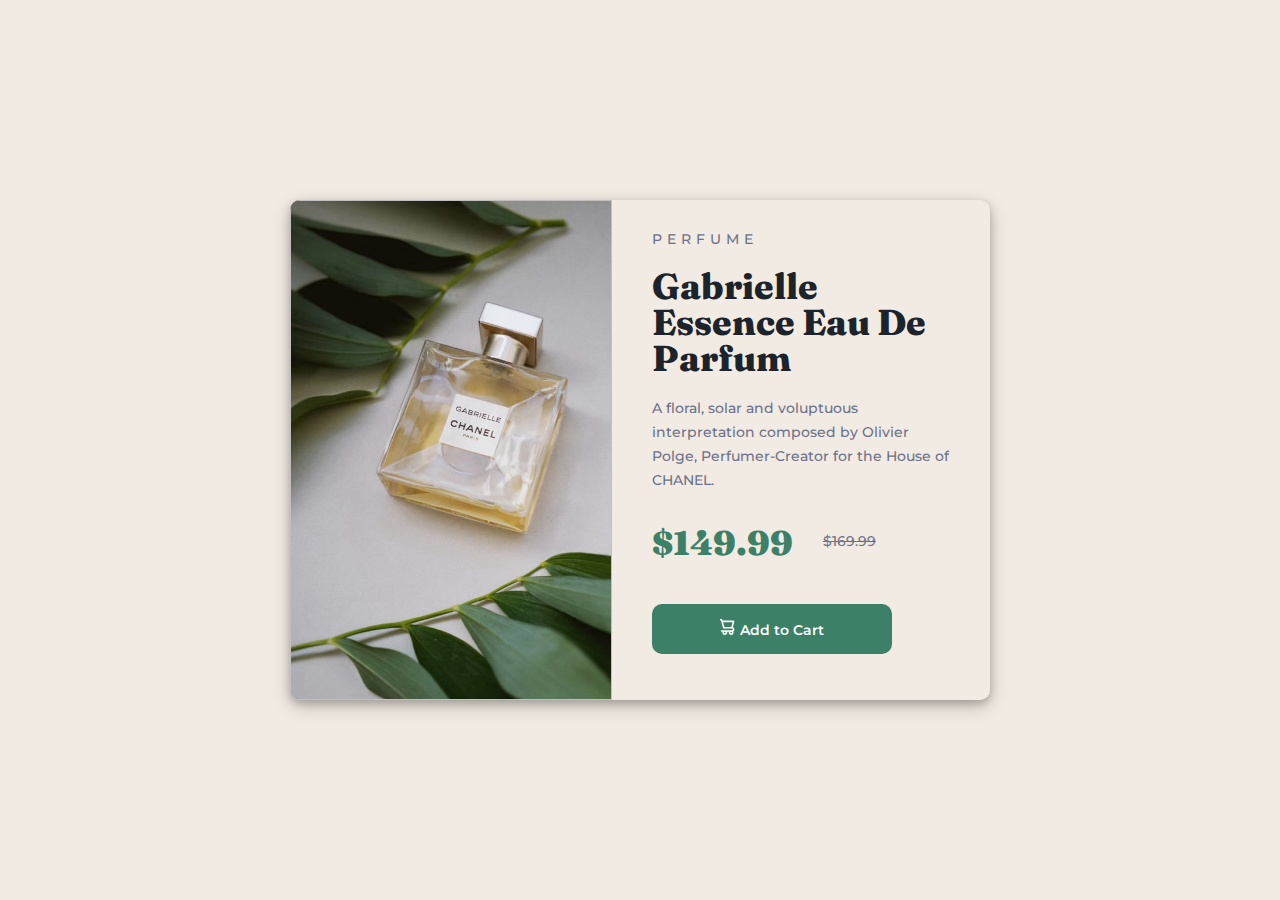
==== index.html @ efa7444b "Added new files" ====
<!DOCTYPE html>
<html lang="en">
<head>
  <meta charset="UTF-8">
  <meta name="viewport" content="width=device-width, initial-scale=1.0"> <!-- displays site properly based on user's device -->

  <link rel="icon" type="image/png" sizes="32x32" href="./images/favicon-32x32.png">
  <link rel="preconnect" href="https://fonts.googleapis.com">
  <link rel="preconnect" href="https://fonts.gstatic.com" crossorigin>
  <link href="https://fonts.googleapis.com/css2?family=Fraunces:opsz,wght@9..144,100;9..144,200;9..144,300;9..144,400;9..144,500;9..144,600;9..144,700;9..144,800;9..144,900&family=Montserrat:wght@100;200;300;400;500;600;700;800&display=swap" rel="stylesheet">
  <link rel="stylesheet" href="src/style.css">
  <link rel="stylesheet" href="src/responsive.css">

  <title>Frontend Mentor | Product preview card component</title>

</head>
<body>
  
  <main class="preview-card">
    <img class="content-img">

    <section>
      <p class="content-tiny-title">PERFUME</p>

      <h1>Gabrielle Essence Eau De Parfum</h1>

      <span class="description">
        A floral, solar and voluptuous interpretation composed by Olivier Polge, 
        Perfumer-Creator for the House of CHANEL.
      </span>

      <div class="price-container">  
        <p class="actual-price">$149.99</p>
        <p class="previous-price">$169.99</p>
      </div>
    
      <button class="btn"><img src="/images/icon-cart.svg" alt="">Add to Cart</button>
    </section>
  </main>
 
</body>
</html>
---- src/style.css ----
* {
    margin: 0;
    padding: 0;
    box-sizing: border-box;
    font-size: 14px;
}

body {
    background-color: hsl(30, 38%, 92%);
    width: 100%;
    height: 100vh;
    display: flex;
    align-items: center;
    justify-content: center;
    padding: 1rem;
}

main {
    display: flex;
    box-shadow: 0 4px 8px 0 rgba(0, 0, 0, 0.2), 0 6px 20px 0 rgba(0, 0, 0, 0.20);
}

section {
    padding: 30px 40px;
    
}

h1 {
    text-align: center;
    line-height: 36px;
    padding-bottom: 20px;
    margin-right: 20px;
    font-size: 36px;
    font-weight: 800;
    font-family: 'Fraunces', serif;
    text-align: left;
    color: hsl(212, 21%, 14%);
}

span {
    font-family: 'Montserrat', sans-serif;
    font-weight: 500;
    line-height: 24px;
    color: hsl(228, 12%, 48%);
    
}


.preview-card {
    background-color: hsl(30, 38%, 92%);
    height: 500px;
    max-width: 700px;
    border-radius: 10px;   
}

.content-tiny-title {
    font-family: 'Montserrat', sans-serif;
    font-size: 14px;
    font-weight: 500;
    padding-bottom: 20px;
    letter-spacing: 5px;
    color: hsl(228, 12%, 48%);
}

.content-img {
    background: url(/images/image-product-desktop.jpg) no-repeat;
    width: 900px;
    background-size: 350px;
    border-radius: 10px 0 0 10px;
}

.price-container {
    font-family: 'Fraunces', serif;
    display: flex;
    margin-top: 30px;
    margin-bottom: 40px;
}

.actual-price {
    color: hsl(158, 36%, 37%);
    font-size: 34px;
    font-weight: 900;
}

.previous-price {
    font-family: 'Montserrat', sans-serif;
    font-weight: 500;
    color: hsl(228, 12%, 48%);
    padding-left: 30px;
    text-decoration: line-through;
    margin-top: 10px;
}

.btn {
    background-color: hsl(158, 36%, 37%);
    border-style: none;
    border-radius: 10px;
    width: 240px;
    height: 50px;
    font-family: 'Montserrat', sans-serif;
    font-weight: 600;
    color: white;
}

.btn:hover {
    filter: brightness(80%);
    cursor: pointer;
    transition: 0.5s;
}

button img {
    padding-right: 5px;
}
---- src/responsive.css ----
@media only screen and (max-width:768px) {
  /* For Mobile */
    main {
    flex-wrap: wrap;
    }
  
    .preview-card {
    height: 700px;
    max-width: 400px; 
    }

    .content-img {
    background: url(/images/image-product-mobile.jpg) no-repeat;
    background-size: 400px;
    height: 280px;
    width: 400px;
    border-radius: 10px 10px 0 0;
    }

    .content-tiny-title {
        margin-top: -20px;
    }

    .price-container {
        margin-top: 30px;
        margin-bottom: 20px;
    }

    .previous-price {
        margin-top: 12px;
    }

    .btn {
        width: 320px;
        height: 50px;
    }
    
    
}
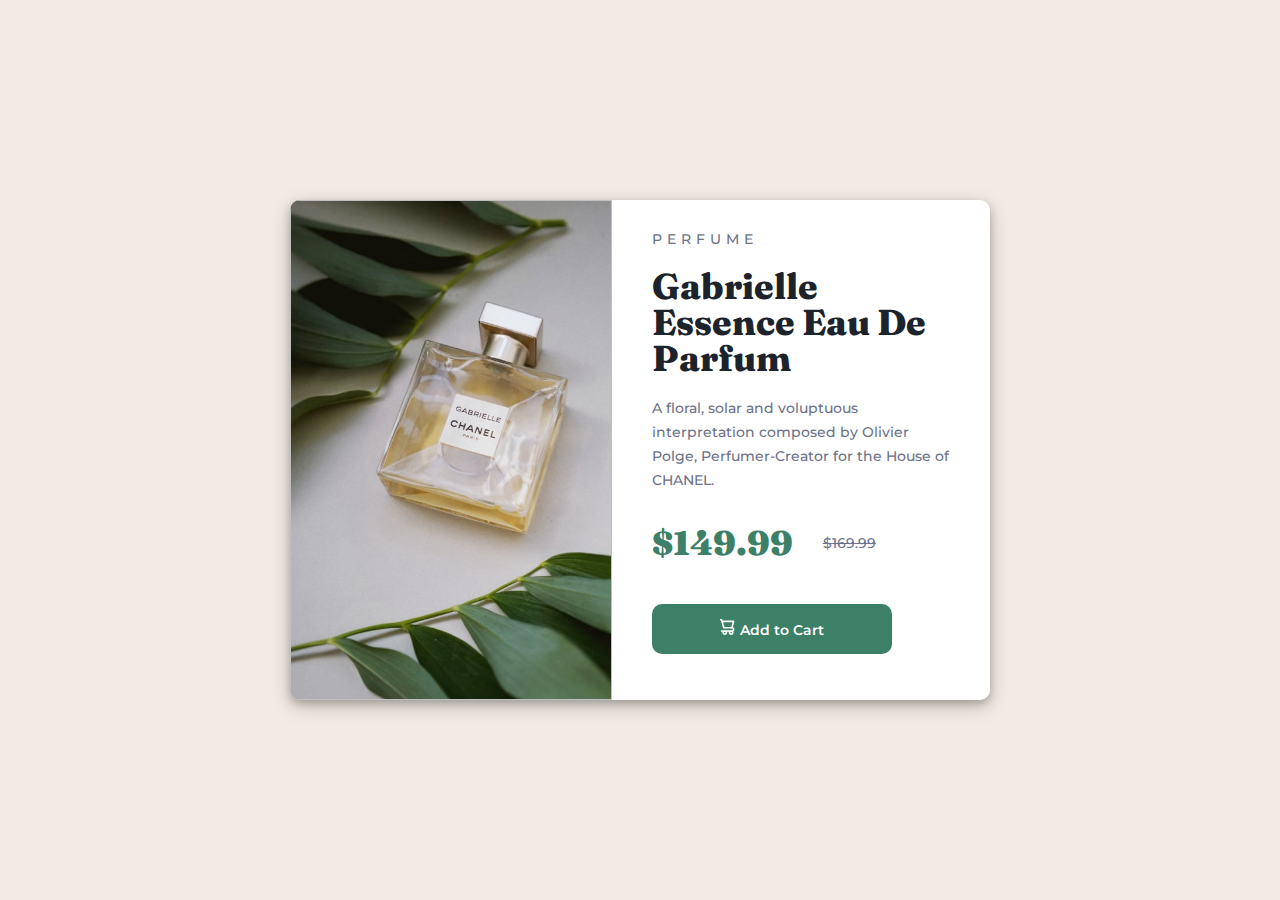
==== commit 5b3391ea: "Changes in CSS and HTML" ====
--- a/index.html
+++ b/index.html
@@ -8,8 +8,8 @@
   <link rel="preconnect" href="https://fonts.googleapis.com">
   <link rel="preconnect" href="https://fonts.gstatic.com" crossorigin>
   <link href="https://fonts.googleapis.com/css2?family=Fraunces:opsz,wght@9..144,100;9..144,200;9..144,300;9..144,400;9..144,500;9..144,600;9..144,700;9..144,800;9..144,900&family=Montserrat:wght@100;200;300;400;500;600;700;800&display=swap" rel="stylesheet">
-  <link rel="stylesheet" href="src/style.css">
-  <link rel="stylesheet" href="src/responsive.css">
+  <link rel="stylesheet" href="css/style.css">
+  <link rel="stylesheet" href="css/responsive.css">
 
   <title>Frontend Mentor | Product preview card component</title>
 
@@ -17,7 +17,7 @@
 <body>
   
   <main class="preview-card">
-    <img class="content-img">
+    <img class="content-img" alt="">
 
     <section>
       <p class="content-tiny-title">PERFUME</p>
--- a/css/style.css
+++ b/css/style.css
@@ -0,0 +1,114 @@
+* {
+    margin: 0;
+    padding: 0;
+    box-sizing: border-box;
+    font-size: 14px;
+}
+
+body {
+    background-color: hsl(30, 38%, 92%);
+    width: 100%;
+    height: 100vh;
+    display: flex;
+    align-items: center;
+    justify-content: center;
+    padding: 1rem;
+}
+
+main {
+    display: flex;
+    box-shadow: 0 4px 8px 0 rgba(0, 0, 0, 0.2), 0 6px 20px 0 rgba(0, 0, 0, 0.20);
+}
+
+section {
+    padding: 30px 40px;
+    
+}
+
+h1 {
+    text-align: center;
+    line-height: 36px;
+    padding-bottom: 20px;
+    margin-right: 20px;
+    font-size: 36px;
+    font-weight: 800;
+    font-family: 'Fraunces', serif;
+    text-align: left;
+    color: hsl(212, 21%, 14%);
+}
+
+span {
+    font-family: 'Montserrat', sans-serif;
+    font-weight: 500;
+    line-height: 24px;
+    color: hsl(228, 12%, 48%);
+    
+}
+
+
+.preview-card {
+    background-color: hsl(0, 0%, 100%);
+    height: 500px;
+    max-width: 700px;
+    border-radius: 10px;   
+}
+
+.content-tiny-title {
+    font-family: 'Montserrat', sans-serif;
+    font-size: 14px;
+    font-weight: 500;
+    padding-bottom: 20px;
+    letter-spacing: 5px;
+    color: hsl(228, 12%, 48%);
+}
+
+.content-img {
+    background: url("../imgs/image-product-desktop.jpg") no-repeat;
+    width: 900px;
+    background-size: 350px;
+    border-radius: 10px 0 0 10px;
+}
+
+.price-container {
+    font-family: 'Fraunces', serif;
+    display: flex;
+    margin-top: 30px;
+    margin-bottom: 40px;
+    align-items: center;
+}
+
+.actual-price {
+    color: hsl(158, 36%, 37%);
+    font-size: 34px;
+    font-weight: 900;
+}
+
+.previous-price {
+    font-family: 'Montserrat', sans-serif;
+    font-weight: 500;
+    color: hsl(228, 12%, 48%);
+    padding-left: 30px;
+    text-decoration: line-through;
+    
+}
+
+.btn {
+    background-color: hsl(158, 36%, 37%);
+    border-style: none;
+    border-radius: 10px;
+    width: 240px;
+    height: 50px;
+    font-family: 'Montserrat', sans-serif;
+    font-weight: 600;
+    color: white;
+}
+
+.btn:hover {
+    filter: brightness(80%);
+    cursor: pointer;
+    transition: 0.5s;
+}
+
+button img {
+    padding-right: 5px;
+}--- a/css/responsive.css
+++ b/css/responsive.css
@@ -0,0 +1,36 @@
+@media only screen and (max-width:768px) {
+  /* For Mobile */
+    main {
+    flex-wrap: wrap;
+    }
+  
+    .preview-card {
+    height: 700px;
+    max-width: 400px; 
+    }
+
+    .content-img {
+    background: url("../imgs/image-product-mobile.jpg") no-repeat;
+    background-size: 400px;
+    height: 280px;
+    width: 400px;
+    border-radius: 10px 10px 0 0;
+    }
+
+    .content-tiny-title {
+        margin-top: -20px;
+    }
+
+    .price-container {
+        margin-top: 30px;
+        margin-bottom: 20px;
+        align-items: center;
+    }
+
+    .btn {
+        width: 320px;
+        height: 50px;
+    }
+    
+    
+}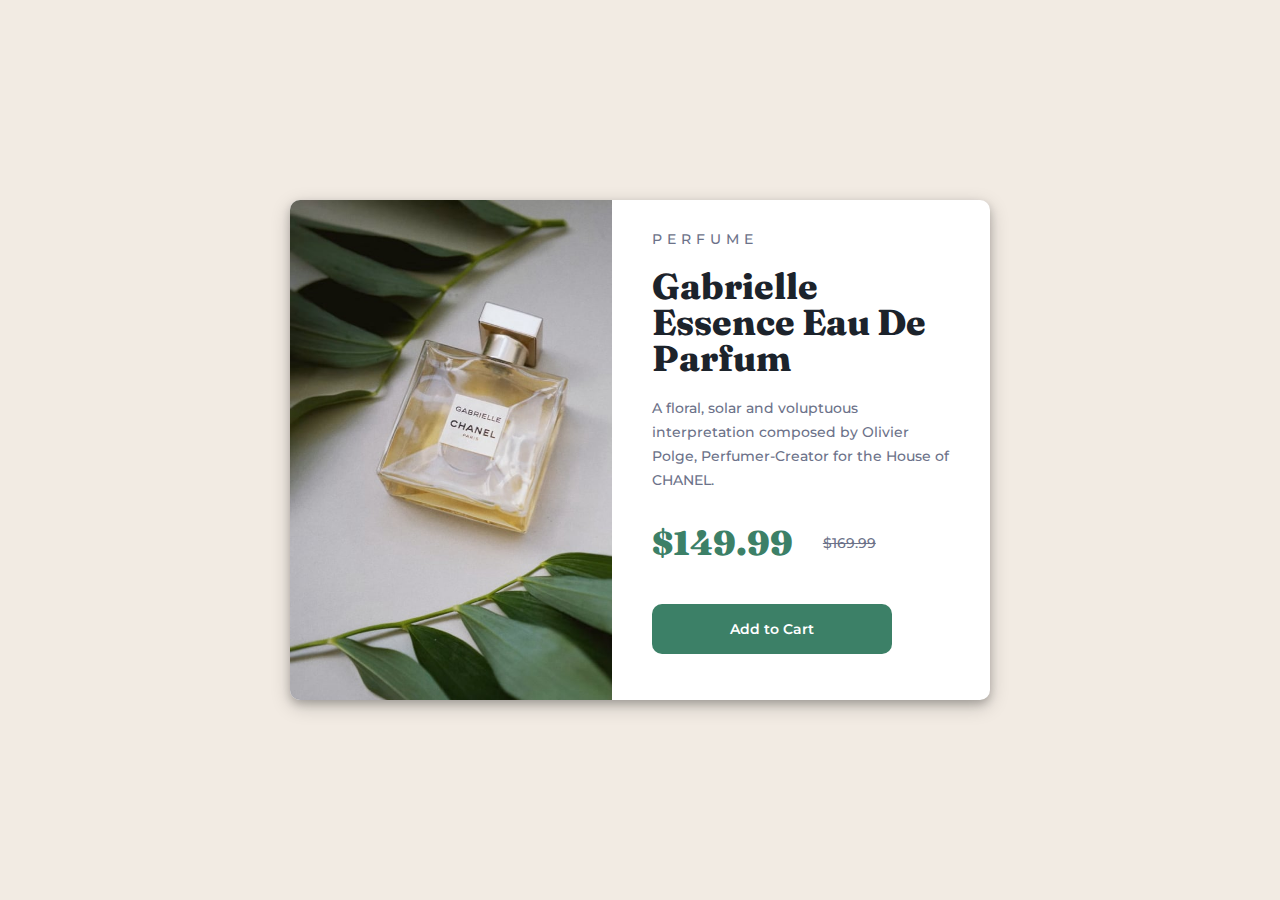
==== commit a5a55cbd: "Image changes" ====
--- a/index.html
+++ b/index.html
@@ -17,7 +17,7 @@
 <body>
   
   <main class="preview-card">
-    <img class="content-img" alt="">
+    <div class="content-img" role="img" aria-label="Perfume bottle"></div>
 
     <section>
       <p class="content-tiny-title">PERFUME</p>
@@ -34,7 +34,11 @@
         <p class="previous-price">$169.99</p>
       </div>
     
-      <button class="btn"><img src="/images/icon-cart.svg" alt="">Add to Cart</button>
+      <button class="btn">
+        <div class="cart-img" role="img" aria-label="cart picture">
+          Add to Cart
+        </div>
+      </button>
     </section>
   </main>
  
